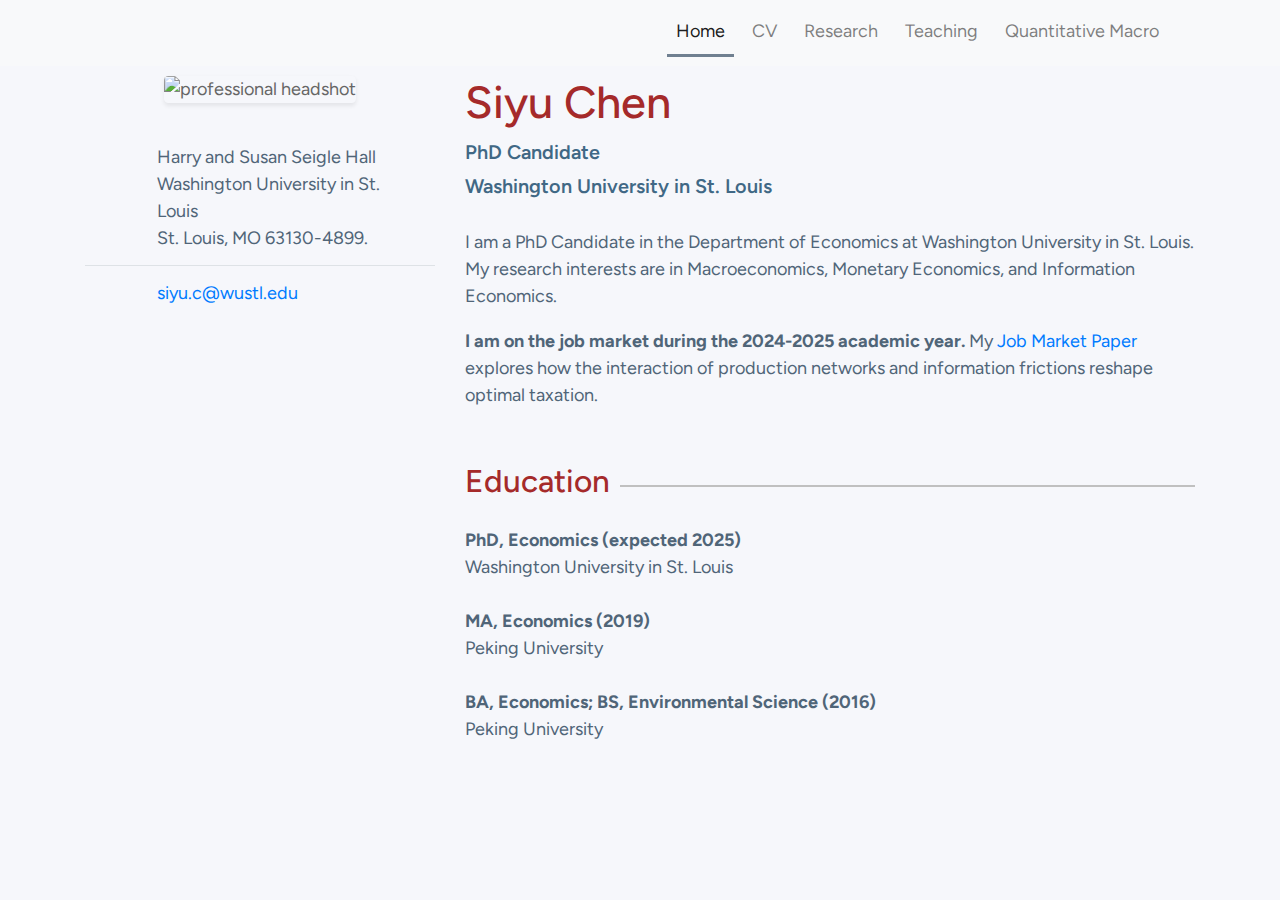
==== index.html @ 10d337a7 "Update index.html" ====
<!doctype html>

<html lang="en" dir="ltr">


  <head>

    <meta charset="utf-8">

    <meta name="viewport" content="width=device-width, initial-scale=1.0">



  <!-- Favicon -->

  <link rel="apple-touch-icon" sizes="57x57" href="img/favicons/apple-icon-57x57.png">

  <link rel="apple-touch-icon" sizes="60x60" href="img/favicons/apple-icon-60x60.png">

  <link rel="apple-touch-icon" sizes="72x72" href="img/favicons/apple-icon-72x72.png">

  <link rel="apple-touch-icon" sizes="76x76" href="img/favicons/apple-icon-76x76.png">

  <link rel="apple-touch-icon" sizes="114x114" href="img/favicons/apple-icon-114x114.png">

  <link rel="apple-touch-icon" sizes="120x120" href="img/favicons/apple-icon-120x120.png">

  <link rel="apple-touch-icon" sizes="144x144" href="img/favicons/apple-icon-144x144.png">

  <link rel="apple-touch-icon" sizes="152x152" href="img/favicons/apple-icon-152x152.png">

  <link rel="apple-touch-icon" sizes="180x180" href="img/favicons/apple-icon-180x180.png">

  <link rel="icon" type="image/png" sizes="192x192" href="img/favicons/android-icon-192x192.png">

  <link rel="icon" type="image/png" sizes="32x32" href="img/monogram-32.png">

  <link rel="icon" type="image/png" sizes="96x96" href="img/monogram-96.png">

  <link rel="icon" type="image/png" sizes="16x16" href="img/monogram-16.png">

  <link rel="manifest" href="img/favicons/manifest.json">

  <meta name="msapplication-TileColor" content="#ffffff">

  <meta name="msapplication-TileImage" content="img/favicons/ms-icon-144x144.png">

  <meta name="theme-color" content="#ffffff">



  <!-- jQuery UI css -->

  <link rel="stylesheet" href="//code.jquery.com/ui/1.12.1/themes/base/jquery-ui.css">



  <!-- Bootstrap CSS -->

  <link rel="stylesheet" href="https://stackpath.bootstrapcdn.com/bootstrap/4.4.1/css/bootstrap.min.css" integrity="sha384-Vkoo8x4CGsO3+Hhxv8T/Q5PaXtkKtu6ug5TOeNV6gBiFeWPGFN9MuhOf23Q9Ifjh" crossorigin="anonymous">



  

  <link rel="preconnect" href="https://fonts.googleapis.com">

  <link rel="preconnect" href="https://fonts.gstatic.com" crossorigin>

  <link href="https://fonts.googleapis.com/css2?family=Figtree:ital,wght@0,400;0,600;1,400&display=swap" rel="stylesheet">



  <!--  local styles -->

  <link rel="stylesheet" href="main.css">



  <title>Siyu Chen - Home</title>



  <script src="https://kit.fontawesome.com/ae6944cf20.js" crossorigin="anonymous"></script>

   <!-- FontAwesome kit so that navbar icon works -->



</head>



<body>



  <nav id="page-navbar" class="navbar navbar-expand-md bg-light navbar-light">

    <div class="container">

    <!-- <div class="container"> -->

      <!-- <a class="navbar-brand pl-2 active" href="index.html">Home</a> -->

      <button class="navbar-toggler" type="button" data-toggle="collapse" data-target="#navbar-body" aria-controls="navbar-body" aria-expanded="false" aria-label="Toggle navigation">

        <!-- <span class="navbar-toggler-icon"></span> -->

        <i class="fa fa-bars fa-fw black"></i>

      </button>

      <div class="collapse navbar-collapse" id="navbar-body">

        <ul class="navbar-nav ml-auto mr-2 pr-2">

          <li id="research" class="nav-item text-white mr-2 active">

            <a class="nav-link" href="index.html" >Home</a>

          </li>

          <li id="research" class="nav-item text-white mr-2">

            <a class="nav-link" href="uploads/Downes_CV.pdf" target="_blank">CV</a>

          </li>

          <li id="research" class="nav-item text-white mr-2">

            <a class="nav-link" href="research.html">Research</a>

          </li>

            <li id="research" class="nav-item text-white mr-2">

              <a class="nav-link" href="teaching.html">Teaching</a>

            </li>

            <li id="research" class="nav-item text-white mr-2">

              <a class="nav-link" href="media.html">Quantitative Macro</a>

            </li>

        </ul>

      </div>

    <!-- </div> -->

    </div>

  </nav>



  <!-- LARGE SCREENS -->

  <div class="d-none d-lg-block">

    <div class="container" id="wrapper">

      <div class="row">

    

        <!-- Left Column -->

        <div class="col-xs-12 col-sm-12 col-md-12 col-lg-4">

          <!-- Headshot -->

          <div id="headshot-section" class="text-center mb-4">

            <img src="img/headshot.png" class="rounded img-fluid shadow-sm" alt="professional headshot">

          </div>

    

          <!-- Contact Box -->

          <div id="contact-box-section" class="mt-4">

            <table class="table" id="contact-table">

              <tbody>

                <tr class="d-flex">

                  <td class="col-2"><i class="fa fa-fw fa-lg fa-home"></i></td>

                  <td class="col-10">

                    Harry and Susan Seigle Hall<br>

                    Washington University in St. Louis<br>

                    St. Louis, MO 63130-4899.<br>

                  </td>

                </tr>

                <tr class="d-flex">

                  <td class="col-2"><i class="fa fa-lg fa-envelope"></i></td>

                  <td class="col-10"><a href="mailto:siyu.c@wustl.edu">siyu.c@wustl.edu</a></td>

                </tr>

              </tbody>

            </table>

          </div>

        </div>

    

        <!-- Right Column -->

        <div class="col-xs-12 col-sm-12 col-md-12 col-lg-8">

          <!-- Header -->

          <div id="header-section">

            <h1>Siyu Chen</h1>

            <p class="position-title mt-2 mb-1">PhD Candidate</p>

            <p class="position-title mt-0 mb-4">Washington University in St. Louis</p>

          </div>

    

          <!-- Rest of Content -->

          <div id="rest-of-content-section">

            <p>I am a PhD Candidate in the Department of Economics at Washington University in St. Louis. My research interests are in Macroeconomics, Monetary Economics, and Information Economics.</p>

    

            <p><b>I am on the job market during the 2024-2025 academic year.</b> My <a href="uploads/Downes_JMP.pdf" target="_blank">Job Market Paper</a> explores how the interaction of production networks and information frictions reshape optimal taxation.</p>

    

            
    

            <h3><span>Education</span></h3>

            <ul id="education" class="list-group">

              <li class="list-group-item">

                <p><strong>PhD, Economics (expected 2025)</strong><br>

                  <span class="university">Washington University in St. Louis</span>

                </p>

              </li>

              <li class="list-group-item">

                <p><strong>MA, Economics (2019)</strong><br>

                  <span class="university">Peking University</span>

                </p>

              </li>

              <li class="list-group-item">

                <p><strong>BA, Economics; BS, Environmental Science (2016) </strong><br>

                  <span class="university">Peking University</span>

                </p>

              </li>

            </ul>

          </div>

        </div>

    

      </div>

    </div>

  </div>



  <!-- SMALL SCREENS -->

  <div class="d-block d-lg-none">

    <div class="container" id="wrapper">

      <div class="row">

    

        <div class="col-xs-12 col-sm-12 col-md-12 col-lg-4">



          <!-- Header -->

          <div id="header-section">

            <h1>Siyu Chen</h1>

            <p class="position-title mt-2 mb-1">PhD Candidate</p>

            <p class="position-title mt-0 mb-4">Washington University in St. Louis.</p>

          </div>



          <!-- Headshot -->

          <div id="headshot-section" class="text-center mb-4">

            <img src="img/headshot.png" class="rounded img-fluid shadow-sm" alt="professional headshot">

          </div>



          <!-- Rest of Content -->

          <div id="rest-of-content-section">

            <p>I am a PhD Candidate in the Department of Economics at Washington University in St. Louis. My research interests are in Macroeconomics, Monetary Economics, and Information Economics.</p>

    

            <p><b>I am on the job market during the 2024-2025 academic year.</b> My <a href="uploads/Downes_JMP.pdf" target="_blank">Job Market Paper</a> explores how the interaction of production networks and information frictions reshape optimal taxation.</p>

    

            <h3><span>Education</span></h3>

            <ul id="education" class="list-group">

              <li class="list-group-item">

                <p><strong>PhD, Economics (expected 2025)</strong><br>

                  <span class="university">Washington University in St. Louis</span>

                </p>

              </li>

              <li class="list-group-item">

                <p><strong>MA, Economics (2019)</strong><br>

                  <span class="university">Peking University</span>

                </p>

              </li>

              <li class="list-group-item">

                <p><strong>BA, Economics; BS, Environmental Science (2016)</strong><br>

                  <span class="university">Peking University</span>

                </p>

              </li>

            </ul>

          </div>



          <!-- Contact Box -->

          <div id="contact-box-section" class="mt-4">

            <table class="table" id="contact-table">

              <tbody>

                <tr class="d-flex">

                  <td class="col-2"><i class="fa fa-fw fa-lg fa-home"></i></td>

                  <td class="col-10">

                    Harry and Susan Seigle Hall<br>

                    Washington University in St. Louis<br>

                    St. Louis, MO 63130-4899.<br>

                  </td>

                </tr>

                <tr class="d-flex">

                  <td class="col-2"><i class="fa fa-lg fa-envelope"></i></td>

                  <td class="col-10"><a href="mailto:siyu.c@wustl.edu">siyu.c@wustl.edu</a></td>

                </tr>

              </tbody>

            </table>

          </div>



        </div>

    

      </div>

    </div>

  </div>























  <!-- jquery JS minified -->

  <script src="https://code.jquery.com/jquery-3.4.1.min.js"></script>



  <!-- jquery ui -->

  <script src="https://code.jquery.com/ui/1.12.1/jquery-ui.js"></script>



  <!-- popper minified -->

  <script src="https://cdn.jsdelivr.net/npm/popper.js@1.16.0/dist/umd/popper.min.js" integrity="sha384-Q6E9RHvbIyZFJoft+2mJbHaEWldlvI9IOYy5n3zV9zzTtmI3UksdQRVvoxMfooAo" crossorigin="anonymous"></script>



  <!-- bootstrap JS minified -->

  <script src="https://stackpath.bootstrapcdn.com/bootstrap/4.4.1/js/bootstrap.min.js" integrity="sha384-wfSDF2E50Y2D1uUdj0O3uMBJnjuUD4Ih7YwaYd1iqfktj0Uod8GCExl3Og8ifwB6" crossorigin="anonymous"></script>



  <!-- Your Javascript -->

  <script src="js/main.js"></script>



  <script>

    $(function() {



    // Page scripts here



    });

    // document.ready closes

  </script>



</body>



</html>
---- main.css ----
:root {
  /* root color variables */
  --bright-blue: #007bff;
  --nd-blue: #20364c;
  --body-background: #f6f7fb;
  --ghost-white: ghostwhite;
  --alice-blue: aliceblue;
  --footer-slate: #e6e8f1;
  --white: white;
  --body-font: #666;
  --slate-gray: lightslategray;
  --silver: silver;
  --graphite: #506578;
  --trench-blue: #406885;
  --light-blue: #d0e9fe;
  --chocolate: rgb(210, 105, 30);
  --maroon: maroon;
  --lightest-gray: #e9ecef;
  --dark-slate-blue: #483D8B;
  --navy: navy;
  --medium-slate-blue: #7B68EE;
  --brown: brown;

}

html {
  font-size: 18px;
}

body {
  box-sizing: border-box;
  font-family: 'Figtree', "Arial", sans-serif;
  color: var(--body-font);
  background: var(--body-background);
  font-size: 1rem;
}

p,
ul,
li,
table,
tr,
td,
dd,
dt {
  color: var(--graphite);
  font-size: 1rem;
}

h1,
h2,
h3 {
  color: var(--brown);
}

h4,
h5,
h6 {
  color: var(--trench-blue) !important;
}

h4 {
  font-size: 1.35rem;
}

/* Lines after headers */
h3 {
  margin-bottom: 1.2rem;
  margin-top: 3rem;
}

h3 {
  position: relative;
}

h3 span {
  background-color: var(--body-background);
  padding-right: 10px;
}

h3:after {
  content: "";
  position: absolute;
  bottom: 0;
  left: 0;
  right: 0;
  height: 0.5em;
  border-top: 2px solid var(--silver);
  z-index: -1;
}

.position-title {
  font-size: 1.1rem;
  color: var(--trench-blue) !important;
  font-weight: 600;
}

#contact-table td {
  font-size: 1rem !important;
}

#contact-table td:first-of-type {
  color: var(--trench-blue);
}

#contact-table tr:first-child td {
  border: none !important;
}

.list-group-item a,
.list-group-item a i {
  color: var(--bright-blue);
}

/* Projects ---------------------------------------------------------------- */
#projects-div {
  margin-top: 3.5rem;
}

#projects-div .card {
  margin-bottom: 2rem;
  cursor: pointer;
}

#projects-div .card-body {
  padding: 3rem 2rem 2rem;
  text-align: left;
}

#projects-div .card-body h5 {
  text-align: left;
  color: var(--maroon) !important;
  margin-top: -1rem;
  z-index: 1000;
}

.card-action {
  background: transparent;
  margin-top: -4.05rem;
  margin-bottom: 3rem;
  z-index: 1;
}

.card-action span {
  color: var(--bright-blue);
  border: 1px solid rgba(0, 0, 0, .125);
  background: var(--white);
  padding: 2rem .8rem 1rem;
  border-radius: 90px;
}

/* Filter buttons */
#filter-buttons {
  margin-bottom: 2rem;
}

#filter-buttons button {
  margin-bottom: 1rem;
}

#filter-buttons button.active {
  background: var(--graphite);
  border: none;
}

/* Teaching section --------------------------------------------------------- */
#teaching-section .card {
  border: none;
  border-bottom: 1px dotted var(--silver) !important;
  background: none;
}

#teaching-section .card-header {
  background: transparent !important;
  padding: .3rem 0rem 0 .3rem;
  border-bottom: none !important;
}

#teaching-section .card-body {
  background: transparent !important;
  padding: .3rem 1rem 0 1rem;
  border-bottom: none !important;
}

#teaching-section button {
  text-align: left;
}

.fa-rotate-45 {
  -webkit-transform: rotate(45deg);
  -moz-transform: rotate(45deg);
  -ms-transform: rotate(45deg);
  -o-transform: rotate(45deg);
  transform: rotate(45deg);
  transition-property: all;
  transition-duration: .2s;
}

.fa-rotate-90 {
  -webkit-transform: rotate(45deg);
  -moz-transform: rotate(45deg);
  -ms-transform: rotate(45deg);
  -o-transform: rotate(45deg);
  transform: rotate(45deg);
  transition-property: all;
  transition-duration: .2s;
}

/* Research section --------------------------------------------------------- */
#reseach-bullets li {
  margin-bottom: .75rem;
}

#conference-presentations,
#invited-talks {
  margin-left: 1.25rem;
}

#conference-presentations dt {
  font-weight: 600;
}

#conference-presentations dd {
  margin-bottom: 1rem;
}

/* Vitae ----------------------------------------------------------------------*/
#vitae-iframe {
  box-shadow: 1px 1px 6px 0px var(--silver);
}

/* Format the social-professional network icons ------------------------------ */
.social-icons {
  list-style-type: none;
  padding: 0;
}

.social-icons li {
  padding: 0 .75rem;
  display: inline-block;
  text-align: center;
  cursor: pointer;
}

.social-icons li a {
  color: #1585cf;
}

/* Color --------------------------------------------- */
.bright-blue {
  color: var(--bright-blue);
}

.chocolate {
  color: var(--chocolate);
}

.trench-blue {
  color: var(--trench-blue) !important;
}

.ghost-white {
  color: var(--ghost-white);
}

.bright-blue {
  color: var(--bright-blue);
}

.light-blue {
  color: var(--light-blue);
}

.footer-slate {
  color: var(--footer-slate);
}

.white {
  color: var(--white);
}

.slate-gray {
  color: var(--slate-gray);
}

.silver {
  color: var(--silver);
}

.graphite {
  color: var(--graphite);
}

.bg-alice-blue {
  background: var(--alice-blue);
}

/* Navbar -------------------------------------------- */
.bg-navbar,
.bg-footer {
  background: var(--nd-blue);
}

#page-navbar nav {
  padding: 1.5rem;
}

#page-navbar img {
  width: 30px;
}

.navbar-brand {
  font-size: 1rem !important;
}

#page-lead {
  margin-bottom: 2rem !important;
}

#page-footer {
  background: var(--nd-blue);
  padding: 2rem 0 1.5rem;
}

#acknowledge {
  margin-top: 75px;
}

blockquote,
cite {
  font-style: normal;
}

/* Back to top button  --------------------------------------- */
#back-to-top {
  display: none;
  position: fixed;
  bottom: 40%;
  right: 0;
  z-index: 99;
  border: none;
  outline: none;
  background-color: var(--bright-blue);
  color: var(--white) !important;
  padding: 8px 4px 10px 4px;
  border-radius: 2px 0 0 2px;
  font-size: 1rem;
  cursor: pointer !important;
}

#back-to-top:hover {
  background-color: var(--bright-blue);
  color: var(--white);
}

#page-navbar .active {
  border-bottom: 3px solid slategray;
}

/* Set cursor as pointer */
.pointer {
  cursor: pointer;
}

/* Education section ---------------------------------------- */
#education {
  border: none !important;
}

#education li {
  padding: .25rem 0;
  background: transparent;
  border: none !important;
}

/* wrapper -------------------------------------------------- */
#wrapper {
  padding-top: 0.5rem;
  padding-bottom: 0.5rem;
}

#wrapper a {
  font-size: inherit;
  color: var(--bright-blue);
}

/* Search-box */
#search-box {
  margin-top: 3rem;
  outline: none;
  background: var(--lightest-gray);
  padding: 1rem 1rem .25rem;
  margin-bottom: 1.5rem;
  /* border: none !important;
  -webkit-box-shadow: none !important;
  -moz-box-shadow: none !important;
  box-shadow: none !important; */
}

#search-box input {
  text-shadow: none !important;
  color: var(--graphite);
  border: none !important;
  background: var(--lightest-gray) !important;
}

/* Utilities */
.small-caps {
  font-variant: small-caps;
}

.badge {
  padding: .4rem .6rem;
}

.urls {
  overflow-wrap: break-word;
  word-wrap: break-word;
  word-break: break-word;
  -ms-hyphens: auto;
  -moz-hyphens: auto;
  -webkit-hyphens: auto;
  hyphens: auto;
}

input::placeholder {
  color: var(--slate-gray) !important;
  text-shadow: none;
}

.card-header button {
  font-size: 1.1rem !important;
}

/* Media queries ------------------------------------------- */
@media screen and (max-width: 560px) {
  #page-navbar .nav-item {
    padding: .1rem 2rem .1rem 1.5rem;
    margin-top: .35rem;
    border-bottom: 1px dotted var(--silver);
  }

  #page-navbar #projects {
    border: none !important;
  }
}

/* #margin3yp {
  margin-top: 0px;
}

#marginlihtc {
  margin-top: 0px;
}

#marginhpcc {
  margin-top: 0px;
  margin-bottom: 5px;
} */


#researchblock {
  border: none !important;
}

#researchblock li {
  padding: .25rem 0;
  background: transparent;
  border: none !important;
}

.papertitlefont {
  font-size: 1rem !important;
  margin: 0;
  padding: 0;
}

/* .paperabstractfont {
  font-size: 0.9rem !important;
} */

#photo3yp {
  margin-top: 15px;
}

#photolihtc {
  margin-top: 15px;
}

#photohpcc {
  margin-top: 15px;
}

.publication {
  /* background-color: white; */
  padding: 5px;
  margin: 5px 0;
  /* border-radius: 5px;
  box-shadow: 0 2px 5px rgba(0, 0, 0, 0.1); */
}

.publication h3 {
  margin: 0;
}

.publication p {
  margin: 0;
}

.abstract {
  margin-left: 40px !important;
  margin-top: 5px;
  font-size: 0.9rem !important;
  /* This indents the first line by 40px */
}

.coauthor {
  margin-left: 40px !important;
  margin-top: 5px;
  font-size: 0.9rem !important;
  /* This indents the first line by 40px */
}

.journal {
  margin-left: 40px !important;
  margin-top: 5px;
  font-size: 0.9rem !important;
  /* This indents the first line by 40px */
}

.presentations {
  margin-left: 40px !important;
  margin-top: 5px;
  font-size: 0.9rem !important;
  /* This indents the first line by 40px */
}

@media (max-width: 768px) {
  .order-1 {
    order: 1;
    /* Headshot image moves below the name */
  }

  .order-2 {
    order: 2;
    /* Text content stays above the image */
  }

  .order-3 {
    order: 3;
    /* Contact table moves to the bottom */
  }
}
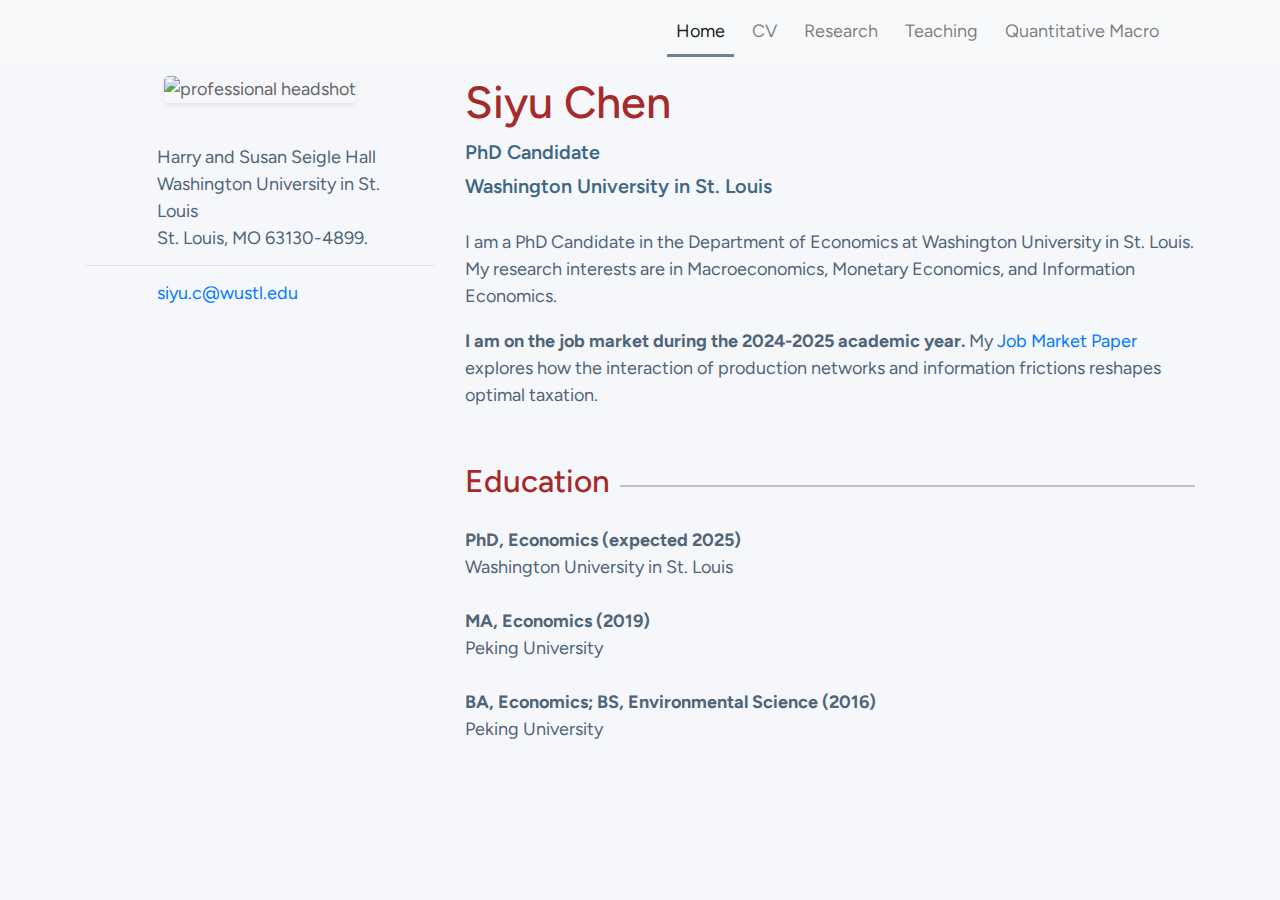
==== commit 836923ab: "Update index.html" ====
--- a/index.html
+++ b/index.html
@@ -249,13 +249,113 @@
 
     
 
+            <p><b>I am on the job market during the 2024-2025 academic year.</b> My <a href="uploads/Downes_JMP.pdf" target="_blank">Job Market Paper</a> explores how the interaction of production networks and information frictions reshapes optimal taxation.</p>
+
+    
+
+            
+    
+
+            <h3><span>Education</span></h3>
+
+            <ul id="education" class="list-group">
+
+              <li class="list-group-item">
+
+                <p><strong>PhD, Economics (expected 2025)</strong><br>
+
+                  <span class="university">Washington University in St. Louis</span>
+
+                </p>
+
+              </li>
+
+              <li class="list-group-item">
+
+                <p><strong>MA, Economics (2019)</strong><br>
+
+                  <span class="university">Peking University</span>
+
+                </p>
+
+              </li>
+
+              <li class="list-group-item">
+
+                <p><strong>BA, Economics; BS, Environmental Science (2016) </strong><br>
+
+                  <span class="university">Peking University</span>
+
+                </p>
+
+              </li>
+
+            </ul>
+
+          </div>
+
+        </div>
+
+    
+
+      </div>
+
+    </div>
+
+  </div>
+
+
+
+  <!-- SMALL SCREENS -->
+
+  <div class="d-block d-lg-none">
+
+    <div class="container" id="wrapper">
+
+      <div class="row">
+
+    
+
+        <div class="col-xs-12 col-sm-12 col-md-12 col-lg-4">
+
+
+
+          <!-- Header -->
+
+          <div id="header-section">
+
+            <h1>Siyu Chen</h1>
+
+            <p class="position-title mt-2 mb-1">PhD Candidate</p>
+
+            <p class="position-title mt-0 mb-4">Washington University in St. Louis.</p>
+
+          </div>
+
+
+
+          <!-- Headshot -->
+
+          <div id="headshot-section" class="text-center mb-4">
+
+            <img src="img/headshot.png" class="rounded img-fluid shadow-sm" alt="professional headshot">
+
+          </div>
+
+
+
+          <!-- Rest of Content -->
+
+          <div id="rest-of-content-section">
+
+            <p>I am a PhD Candidate in the Department of Economics at Washington University in St. Louis. My research interests are in Macroeconomics, Monetary Economics, and Information Economics.</p>
+
+    
+
             <p><b>I am on the job market during the 2024-2025 academic year.</b> My <a href="uploads/Downes_JMP.pdf" target="_blank">Job Market Paper</a> explores how the interaction of production networks and information frictions reshape optimal taxation.</p>
 
     
 
-            
-    
-
             <h3><span>Education</span></h3>
 
             <ul id="education" class="list-group">
@@ -282,7 +382,7 @@
 
               <li class="list-group-item">
 
-                <p><strong>BA, Economics; BS, Environmental Science (2016) </strong><br>
+                <p><strong>BA, Economics; BS, Environmental Science (2016)</strong><br>
 
                   <span class="university">Peking University</span>
 
@@ -294,6 +394,48 @@
 
           </div>
 
+
+
+          <!-- Contact Box -->
+
+          <div id="contact-box-section" class="mt-4">
+
+            <table class="table" id="contact-table">
+
+              <tbody>
+
+                <tr class="d-flex">
+
+                  <td class="col-2"><i class="fa fa-fw fa-lg fa-home"></i></td>
+
+                  <td class="col-10">
+
+                    Harry and Susan Seigle Hall<br>
+
+                    Washington University in St. Louis<br>
+
+                    St. Louis, MO 63130-4899.<br>
+
+                  </td>
+
+                </tr>
+
+                <tr class="d-flex">
+
+                  <td class="col-2"><i class="fa fa-lg fa-envelope"></i></td>
+
+                  <td class="col-10"><a href="mailto:siyu.c@wustl.edu">siyu.c@wustl.edu</a></td>
+
+                </tr>
+
+              </tbody>
+
+            </table>
+
+          </div>
+
+
+
         </div>
 
     
@@ -306,148 +448,6 @@
 
 
 
-  <!-- SMALL SCREENS -->
-
-  <div class="d-block d-lg-none">
-
-    <div class="container" id="wrapper">
-
-      <div class="row">
-
-    
-
-        <div class="col-xs-12 col-sm-12 col-md-12 col-lg-4">
-
-
-
-          <!-- Header -->
-
-          <div id="header-section">
-
-            <h1>Siyu Chen</h1>
-
-            <p class="position-title mt-2 mb-1">PhD Candidate</p>
-
-            <p class="position-title mt-0 mb-4">Washington University in St. Louis.</p>
-
-          </div>
-
-
-
-          <!-- Headshot -->
-
-          <div id="headshot-section" class="text-center mb-4">
-
-            <img src="img/headshot.png" class="rounded img-fluid shadow-sm" alt="professional headshot">
-
-          </div>
-
-
-
-          <!-- Rest of Content -->
-
-          <div id="rest-of-content-section">
-
-            <p>I am a PhD Candidate in the Department of Economics at Washington University in St. Louis. My research interests are in Macroeconomics, Monetary Economics, and Information Economics.</p>
-
-    
-
-            <p><b>I am on the job market during the 2024-2025 academic year.</b> My <a href="uploads/Downes_JMP.pdf" target="_blank">Job Market Paper</a> explores how the interaction of production networks and information frictions reshape optimal taxation.</p>
-
-    
-
-            <h3><span>Education</span></h3>
-
-            <ul id="education" class="list-group">
-
-              <li class="list-group-item">
-
-                <p><strong>PhD, Economics (expected 2025)</strong><br>
-
-                  <span class="university">Washington University in St. Louis</span>
-
-                </p>
-
-              </li>
-
-              <li class="list-group-item">
-
-                <p><strong>MA, Economics (2019)</strong><br>
-
-                  <span class="university">Peking University</span>
-
-                </p>
-
-              </li>
-
-              <li class="list-group-item">
-
-                <p><strong>BA, Economics; BS, Environmental Science (2016)</strong><br>
-
-                  <span class="university">Peking University</span>
-
-                </p>
-
-              </li>
-
-            </ul>
-
-          </div>
-
-
-
-          <!-- Contact Box -->
-
-          <div id="contact-box-section" class="mt-4">
-
-            <table class="table" id="contact-table">
-
-              <tbody>
-
-                <tr class="d-flex">
-
-                  <td class="col-2"><i class="fa fa-fw fa-lg fa-home"></i></td>
-
-                  <td class="col-10">
-
-                    Harry and Susan Seigle Hall<br>
-
-                    Washington University in St. Louis<br>
-
-                    St. Louis, MO 63130-4899.<br>
-
-                  </td>
-
-                </tr>
-
-                <tr class="d-flex">
-
-                  <td class="col-2"><i class="fa fa-lg fa-envelope"></i></td>
-
-                  <td class="col-10"><a href="mailto:siyu.c@wustl.edu">siyu.c@wustl.edu</a></td>
-
-                </tr>
-
-              </tbody>
-
-            </table>
-
-          </div>
-
-
-
-        </div>
-
-    
-
-      </div>
-
-    </div>
-
-  </div>
-
-
-
 
 
 
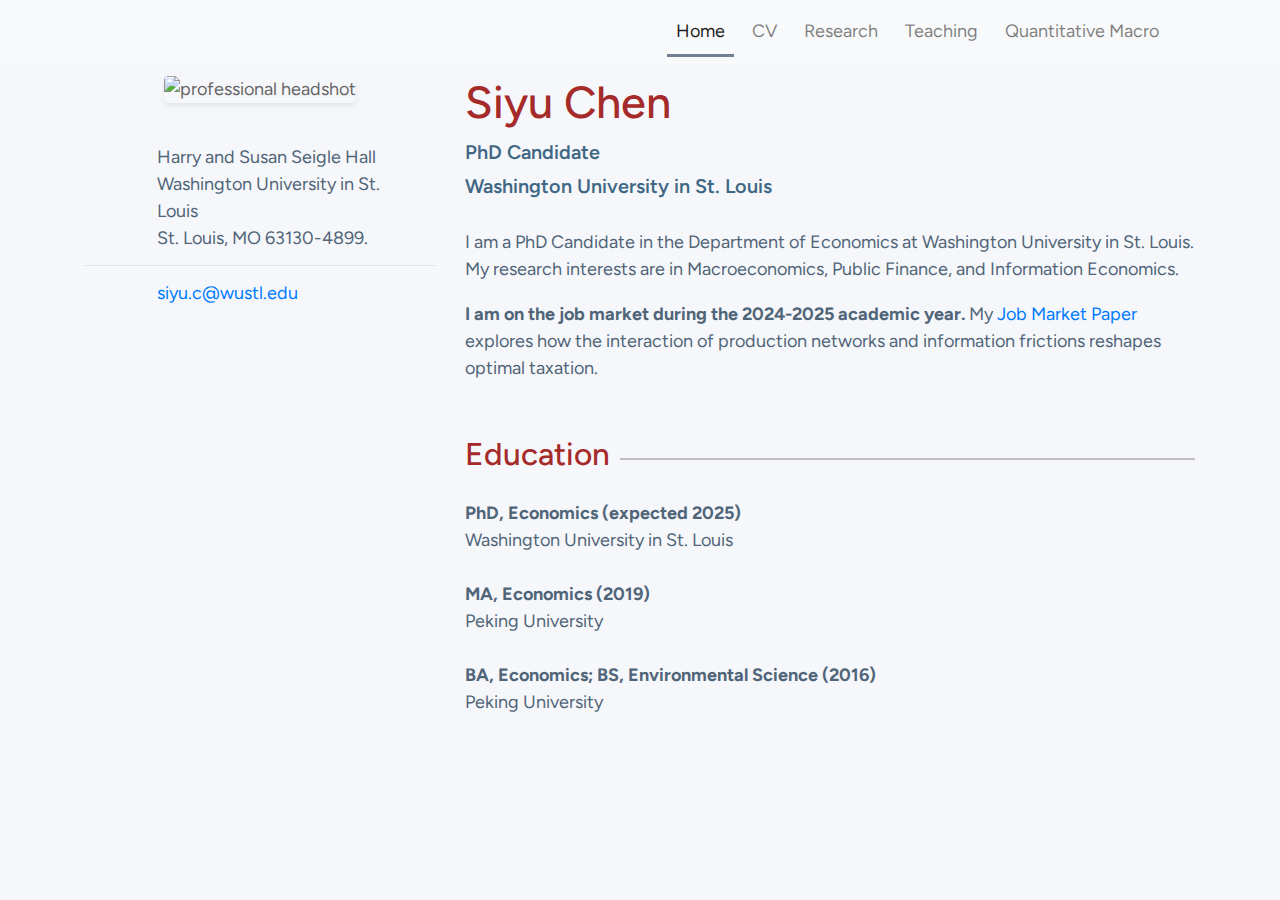
==== commit 1fafea09: "Update index.html" ====
--- a/index.html
+++ b/index.html
@@ -123,7 +123,7 @@
 
           <li id="research" class="nav-item text-white mr-2">
 
-            <a class="nav-link" href="uploads/Downes_CV.pdf" target="_blank">CV</a>
+            <a class="nav-link" href="uploads/Siyu_CV.pdf" target="_blank">CV</a>
 
           </li>
 
@@ -245,15 +245,115 @@
 
           <div id="rest-of-content-section">
 
+            <p>I am a PhD Candidate in the Department of Economics at Washington University in St. Louis. My research interests are in Macroeconomics, Public Finance, and Information Economics.</p>
+
+    
+
+            <p><b>I am on the job market during the 2024-2025 academic year.</b> My <a href="uploads/Siyu_JMP.pdf" target="_blank">Job Market Paper</a> explores how the interaction of production networks and information frictions reshapes optimal taxation.</p>
+
+    
+
+            
+    
+
+            <h3><span>Education</span></h3>
+
+            <ul id="education" class="list-group">
+
+              <li class="list-group-item">
+
+                <p><strong>PhD, Economics (expected 2025)</strong><br>
+
+                  <span class="university">Washington University in St. Louis</span>
+
+                </p>
+
+              </li>
+
+              <li class="list-group-item">
+
+                <p><strong>MA, Economics (2019)</strong><br>
+
+                  <span class="university">Peking University</span>
+
+                </p>
+
+              </li>
+
+              <li class="list-group-item">
+
+                <p><strong>BA, Economics; BS, Environmental Science (2016) </strong><br>
+
+                  <span class="university">Peking University</span>
+
+                </p>
+
+              </li>
+
+            </ul>
+
+          </div>
+
+        </div>
+
+    
+
+      </div>
+
+    </div>
+
+  </div>
+
+
+
+  <!-- SMALL SCREENS -->
+
+  <div class="d-block d-lg-none">
+
+    <div class="container" id="wrapper">
+
+      <div class="row">
+
+    
+
+        <div class="col-xs-12 col-sm-12 col-md-12 col-lg-4">
+
+
+
+          <!-- Header -->
+
+          <div id="header-section">
+
+            <h1>Siyu Chen</h1>
+
+            <p class="position-title mt-2 mb-1">PhD Candidate</p>
+
+            <p class="position-title mt-0 mb-4">Washington University in St. Louis.</p>
+
+          </div>
+
+
+
+          <!-- Headshot -->
+
+          <div id="headshot-section" class="text-center mb-4">
+
+            <img src="img/headshot.png" class="rounded img-fluid shadow-sm" alt="professional headshot">
+
+          </div>
+
+
+
+          <!-- Rest of Content -->
+
+          <div id="rest-of-content-section">
+
             <p>I am a PhD Candidate in the Department of Economics at Washington University in St. Louis. My research interests are in Macroeconomics, Monetary Economics, and Information Economics.</p>
 
     
 
-            <p><b>I am on the job market during the 2024-2025 academic year.</b> My <a href="uploads/Downes_JMP.pdf" target="_blank">Job Market Paper</a> explores how the interaction of production networks and information frictions reshapes optimal taxation.</p>
-
-    
-
-            
+            <p><b>I am on the job market during the 2024-2025 academic year.</b> My <a href="uploads/Siyu_JMP.pdf" target="_blank">Job Market Paper</a> explores how the interaction of production networks and information frictions reshape optimal taxation.</p>
+
     
 
             <h3><span>Education</span></h3>
@@ -282,7 +382,7 @@
 
               <li class="list-group-item">
 
-                <p><strong>BA, Economics; BS, Environmental Science (2016) </strong><br>
+                <p><strong>BA, Economics; BS, Environmental Science (2016)</strong><br>
 
                   <span class="university">Peking University</span>
 
@@ -294,6 +394,48 @@
 
           </div>
 
+
+
+          <!-- Contact Box -->
+
+          <div id="contact-box-section" class="mt-4">
+
+            <table class="table" id="contact-table">
+
+              <tbody>
+
+                <tr class="d-flex">
+
+                  <td class="col-2"><i class="fa fa-fw fa-lg fa-home"></i></td>
+
+                  <td class="col-10">
+
+                    Harry and Susan Seigle Hall<br>
+
+                    Washington University in St. Louis<br>
+
+                    St. Louis, MO 63130-4899.<br>
+
+                  </td>
+
+                </tr>
+
+                <tr class="d-flex">
+
+                  <td class="col-2"><i class="fa fa-lg fa-envelope"></i></td>
+
+                  <td class="col-10"><a href="mailto:siyu.c@wustl.edu">siyu.c@wustl.edu</a></td>
+
+                </tr>
+
+              </tbody>
+
+            </table>
+
+          </div>
+
+
+
         </div>
 
     
@@ -306,148 +448,6 @@
 
 
 
-  <!-- SMALL SCREENS -->
-
-  <div class="d-block d-lg-none">
-
-    <div class="container" id="wrapper">
-
-      <div class="row">
-
-    
-
-        <div class="col-xs-12 col-sm-12 col-md-12 col-lg-4">
-
-
-
-          <!-- Header -->
-
-          <div id="header-section">
-
-            <h1>Siyu Chen</h1>
-
-            <p class="position-title mt-2 mb-1">PhD Candidate</p>
-
-            <p class="position-title mt-0 mb-4">Washington University in St. Louis.</p>
-
-          </div>
-
-
-
-          <!-- Headshot -->
-
-          <div id="headshot-section" class="text-center mb-4">
-
-            <img src="img/headshot.png" class="rounded img-fluid shadow-sm" alt="professional headshot">
-
-          </div>
-
-
-
-          <!-- Rest of Content -->
-
-          <div id="rest-of-content-section">
-
-            <p>I am a PhD Candidate in the Department of Economics at Washington University in St. Louis. My research interests are in Macroeconomics, Monetary Economics, and Information Economics.</p>
-
-    
-
-            <p><b>I am on the job market during the 2024-2025 academic year.</b> My <a href="uploads/Downes_JMP.pdf" target="_blank">Job Market Paper</a> explores how the interaction of production networks and information frictions reshape optimal taxation.</p>
-
-    
-
-            <h3><span>Education</span></h3>
-
-            <ul id="education" class="list-group">
-
-              <li class="list-group-item">
-
-                <p><strong>PhD, Economics (expected 2025)</strong><br>
-
-                  <span class="university">Washington University in St. Louis</span>
-
-                </p>
-
-              </li>
-
-              <li class="list-group-item">
-
-                <p><strong>MA, Economics (2019)</strong><br>
-
-                  <span class="university">Peking University</span>
-
-                </p>
-
-              </li>
-
-              <li class="list-group-item">
-
-                <p><strong>BA, Economics; BS, Environmental Science (2016)</strong><br>
-
-                  <span class="university">Peking University</span>
-
-                </p>
-
-              </li>
-
-            </ul>
-
-          </div>
-
-
-
-          <!-- Contact Box -->
-
-          <div id="contact-box-section" class="mt-4">
-
-            <table class="table" id="contact-table">
-
-              <tbody>
-
-                <tr class="d-flex">
-
-                  <td class="col-2"><i class="fa fa-fw fa-lg fa-home"></i></td>
-
-                  <td class="col-10">
-
-                    Harry and Susan Seigle Hall<br>
-
-                    Washington University in St. Louis<br>
-
-                    St. Louis, MO 63130-4899.<br>
-
-                  </td>
-
-                </tr>
-
-                <tr class="d-flex">
-
-                  <td class="col-2"><i class="fa fa-lg fa-envelope"></i></td>
-
-                  <td class="col-10"><a href="mailto:siyu.c@wustl.edu">siyu.c@wustl.edu</a></td>
-
-                </tr>
-
-              </tbody>
-
-            </table>
-
-          </div>
-
-
-
-        </div>
-
-    
-
-      </div>
-
-    </div>
-
-  </div>
-
-
-
 
 
 
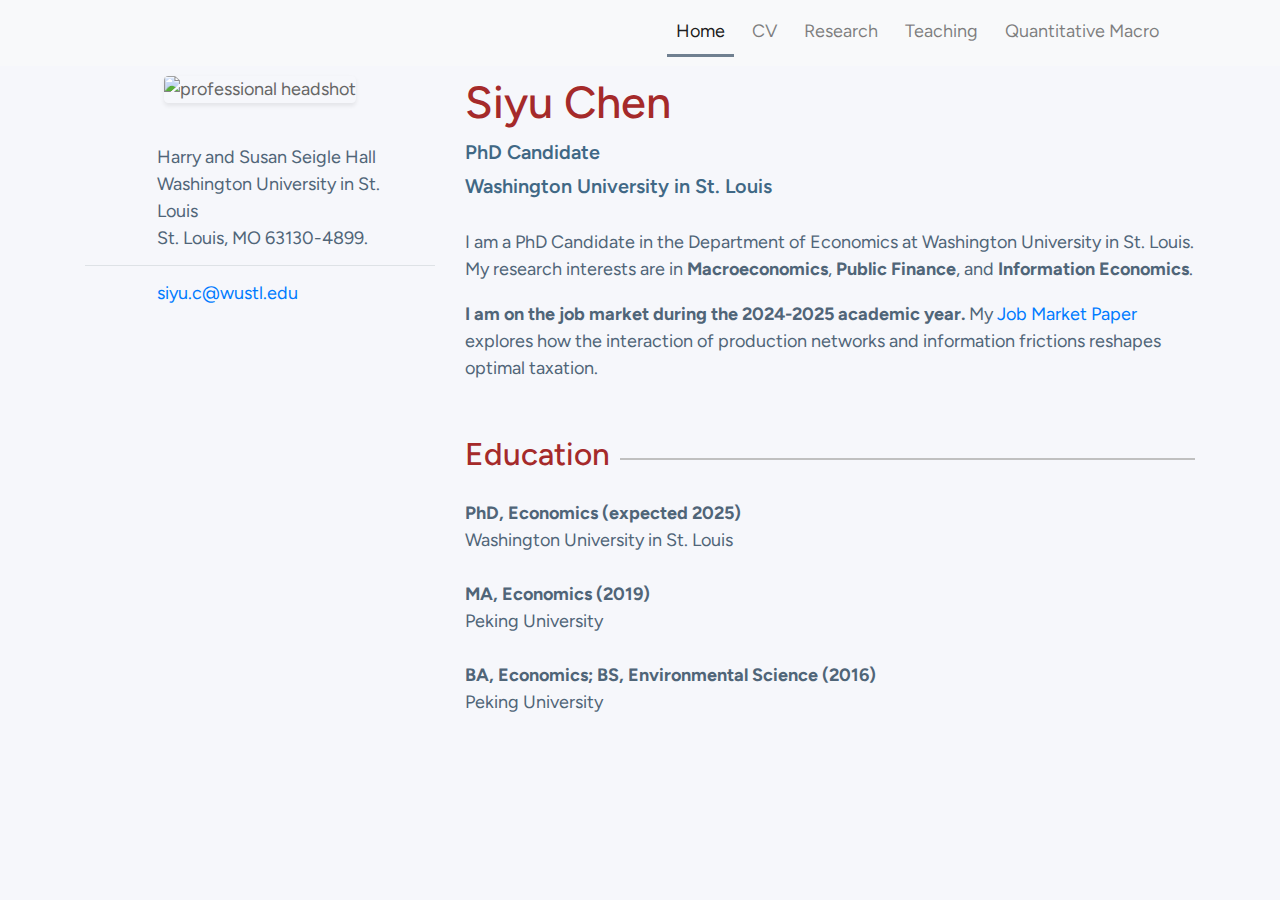
==== commit 63c27462: "Update index.html" ====
--- a/index.html
+++ b/index.html
@@ -245,7 +245,7 @@
 
           <div id="rest-of-content-section">
 
-            <p>I am a PhD Candidate in the Department of Economics at Washington University in St. Louis. My research interests are in Macroeconomics, Public Finance, and Information Economics.</p>
+            <p>I am a PhD Candidate in the Department of Economics at Washington University in St. Louis. My research interests are in <b>Macroeconomics</b>, <b>Public Finance</b>, and <b>Information Economics</b>.</p>
 
     
 
@@ -348,7 +348,7 @@
 
           <div id="rest-of-content-section">
 
-            <p>I am a PhD Candidate in the Department of Economics at Washington University in St. Louis. My research interests are in Macroeconomics, Monetary Economics, and Information Economics.</p>
+            <p>I am a PhD Candidate in the Department of Economics at Washington University in St. Louis. My research interests are in <b>Macroeconomics</b>, <b>Public Finance</b>, and <b>Information Economics</b>.</p>
 
     
 
